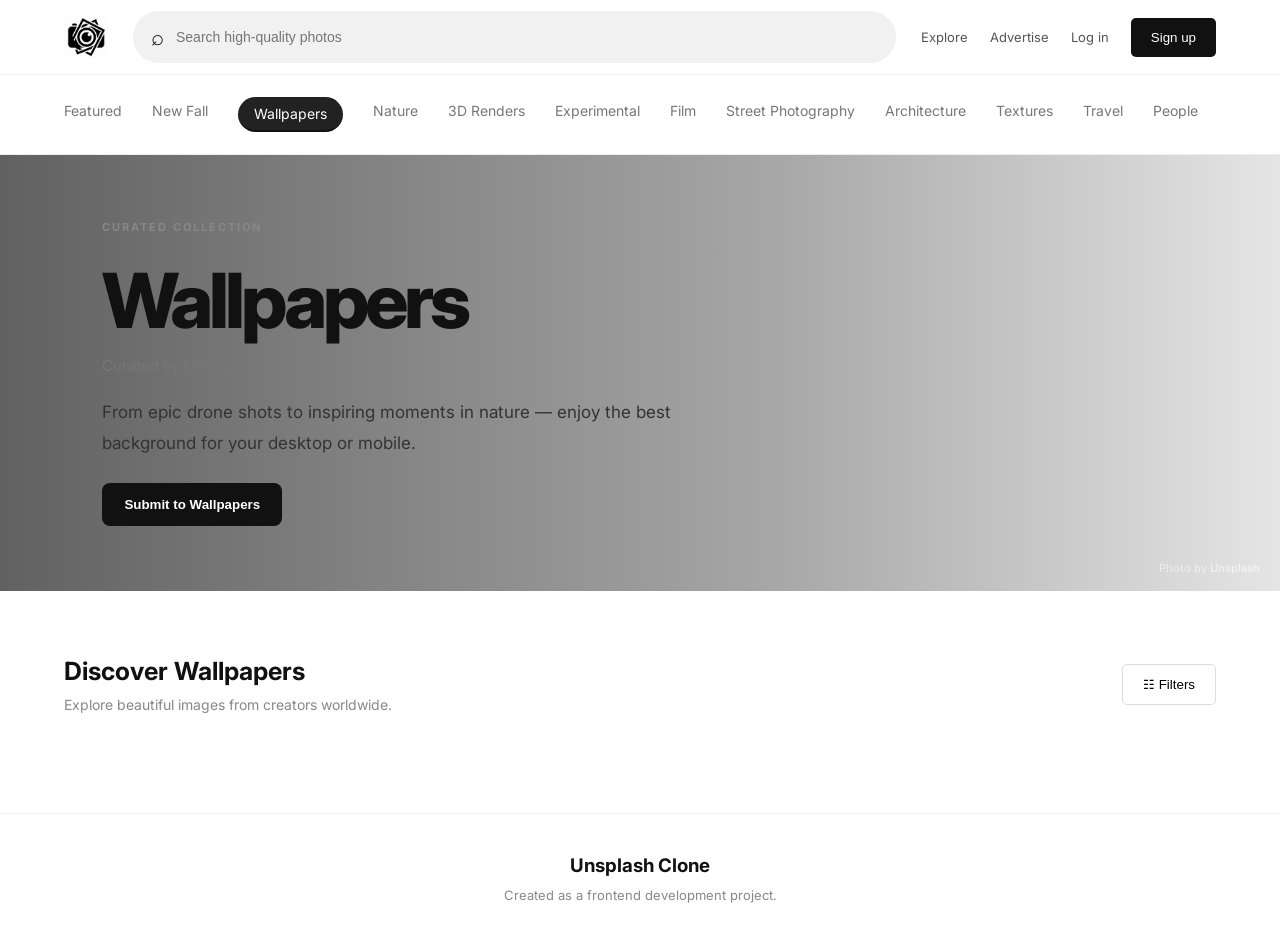
==== Frontend/index.html @ 03fe2b29 "Initial commit - Unsplash Clone" ====
<!DOCTYPE html>
<html lang="en">

<head>
    <meta charset="UTF-8">

    <meta name="viewport" content="width=device-width, initial-scale=1.0">

    <title>Wallpapers | Unsplash Clone</title>

    <link rel="stylesheet" href="style.css">

    <!-- Google Fonts -->
    <link rel="preconnect" href="https://fonts.googleapis.com">
    <link rel="preconnect" href="https://fonts.gstatic.com" crossorigin>

    <link href="https://fonts.googleapis.com/css2?family=Inter:wght@400;500;600;700;800&display=swap" rel="stylesheet">

</head>

<body>

    <!-- STICKY HEADER CONTAINER -->

    <div class="sticky-header">

        <!-- NAVBAR -->

        <header class="navbar">

            <a class="logo" href="index.html">
                <img src="Gemini_Generated_Image_iv5ozciv5ozciv5o.png" alt="Unsplash Clone Logo">
            </a>

            <div class="search-box">

                <span>⌕</span>

                <input type="text" placeholder="Search high-quality photos">

            </div>

            <nav class="nav-links">

                <a href="index.html">Explore</a>
                <a href="advertise.html">Advertise</a>
                <a href="login.html">Log in</a>

                <button class="signup" onclick="window.location.href='signup.html'">
                    Sign up
                </button>

            </nav>

        </header>


        <!-- CATEGORY NAVIGATION -->

        <nav class="categories">

            <a href="#">Featured</a>
            <a href="#">New Fall</a>
            <a href="#" class="active">Wallpapers</a>
            <a href="#">Nature</a>
            <a href="#">3D Renders</a>
            <a href="#">Experimental</a>
            <a href="#">Film</a>
            <a href="#">Street Photography</a>
            <a href="#">Architecture</a>
            <a href="#">Textures</a>
            <a href="#">Travel</a>
            <a href="#">People</a>

        </nav>

    </div>


    <!-- MAIN CONTENT -->

    <main>

        <!-- HERO SECTION -->

        <section class="hero">

            <!-- 🖼️ SLIDESHOW BACKGROUND -->
            <div class="hero-slideshow" id="heroSlideshow">
                <div class="hero-slide" id="slide0"></div>
                <div class="hero-slide" id="slide1"></div>
                <div class="hero-slide" id="slide2"></div>
                <div class="hero-slide" id="slide3"></div>
                <div class="hero-slide" id="slide4"></div>
            </div>
            <!-- DARK OVERLAY so text stays readable -->
            <div class="hero-overlay"></div>

            <div class="hero-content">

                <p class="tag">
                    CURATED COLLECTION
                </p>

                <h1 id="heroTitle">Wallpapers</h1>

                <p class="curated">
                    Curated by Unsplash
                </p>

                <p class="description" id="heroDescription">

                    From epic drone shots to inspiring moments
                    in nature — enjoy the best background for
                    your desktop or mobile.

                </p>

                <button class="submit-btn" id="heroSubmitBtn">
                    Submit to Wallpapers
                </button>

            </div>

            <!-- PHOTO CREDIT -->
            <div class="hero-photo-credit" id="heroPhotoCredit">
                Photo by <a id="heroCreditLink" href="#" target="_blank">Unsplash</a>
            </div>

        </section>


        <!-- GALLERY SECTION -->

        <section class="gallery-section">


            <!-- GALLERY HEADING -->

            <div class="gallery-heading">

                <div>

                    <h2>Discover Wallpapers</h2>

                    <p>
                        Explore beautiful images from creators worldwide.
                    </p>

                </div>

                <button class="filter-btn">
                    ☷ Filters
                </button>

            </div>


            <!-- IMAGE GALLERY -->

            <div class="gallery">

                <!-- 🦴 NO MORE HARDCODED CAVE PAINTINGS -->
                <!-- JavaScript will hunt fresh photos from Unsplash API -->

            </div>

            <!-- PHOTO CREDIT -->
            <div class="hero-photo-credit" id="heroPhotoCredit">
                Photo by <a id="heroCreditLink" href="#" target="_blank">Unsplash</a>
            </div>

        </section>

    </main>


    <!-- FOOTER -->

    <footer>

        <h3>Unsplash Clone</h3>

        <p>
            Created as a frontend development project.
        </p>

    </footer>


    <!-- 🦴 PHOTO DETAIL MODAL — THE BIG CAVE POPUP -->

    <div class="modal-overlay" id="photoModal">

        <div class="modal-content">

            <!-- MODAL TOP BAR -->
            <div class="modal-topbar">

                <div class="modal-author">
                    <img class="modal-avatar" id="modalAvatar" src="" alt="Author avatar">
                    <div>
                        <p class="modal-author-name" id="modalAuthorName"></p>
                        <p class="modal-author-sub" id="modalAuthorSub">For Unsplash</p>
                    </div>
                </div>

                <div class="modal-actions">
                    <button class="modal-btn" id="modalBookmark" title="Bookmark">
                        <svg width="16" height="16" viewBox="0 0 24 24" fill="none" stroke="currentColor"
                            stroke-width="2">
                            <path d="M19 21l-7-5-7 5V5a2 2 0 0 1 2-2h10a2 2 0 0 1 2 2z"></path>
                        </svg>
                    </button>
                    <button class="modal-btn" id="modalLike" title="Like">
                        <svg width="16" height="16" viewBox="0 0 24 24" fill="none" stroke="currentColor"
                            stroke-width="2">
                            <path
                                d="M20.84 4.61a5.5 5.5 0 0 0-7.78 0L12 5.67l-1.06-1.06a5.5 5.5 0 0 0-7.78 7.78l1.06 1.06L12 21.23l7.78-7.78 1.06-1.06a5.5 5.5 0 0 0 0-7.78z">
                            </path>
                        </svg>
                    </button>
                    <button class="modal-download-btn" id="modalDownloadBtn">
                        <svg width="14" height="14" viewBox="0 0 24 24" fill="none" stroke="currentColor"
                            stroke-width="2.5">
                            <path d="M21 15v4a2 2 0 0 1-2 2H5a2 2 0 0 1-2-2v-4"></path>
                            <polyline points="7 10 12 15 17 10"></polyline>
                            <line x1="12" y1="15" x2="12" y2="3"></line>
                        </svg>
                        Download
                    </button>
                    <button class="modal-close" id="modalClose">&times;</button>
                </div>

            </div>

            <!-- MODAL IMAGE -->
            <div class="modal-image-wrapper">
                <img class="modal-image" id="modalImage" src="" alt="">
            </div>

            <!-- MODAL DETAILS SECTION -->
            <div class="modal-details">

                <div class="modal-details-left">

                    <div class="modal-featured">
                        <p class="modal-featured-label">Featured in</p>
                        <p class="modal-featured-value" id="modalFeatured">Wallpapers</p>
                    </div>

                    <div class="modal-meta">
                        <p id="modalDate">
                            <svg width="14" height="14" viewBox="0 0 24 24" fill="none" stroke="currentColor"
                                stroke-width="2">
                                <rect x="3" y="4" width="18" height="18" rx="2" ry="2"></rect>
                                <line x1="16" y1="2" x2="16" y2="6"></line>
                                <line x1="8" y1="2" x2="8" y2="6"></line>
                                <line x1="3" y1="10" x2="21" y2="10"></line>
                            </svg>
                            <span></span>
                        </p>
                        <p id="modalCamera">
                            <svg width="14" height="14" viewBox="0 0 24 24" fill="none" stroke="currentColor"
                                stroke-width="2">
                                <path
                                    d="M23 19a2 2 0 0 1-2 2H3a2 2 0 0 1-2-2V8a2 2 0 0 1 2-2h4l2-3h6l2 3h4a2 2 0 0 1 2 2z">
                                </path>
                                <circle cx="12" cy="13" r="4"></circle>
                            </svg>
                            <span></span>
                        </p>
                        <p id="modalLicense">
                            <svg width="14" height="14" viewBox="0 0 24 24" fill="none" stroke="currentColor"
                                stroke-width="2">
                                <path d="M12 22s8-4 8-10V5l-8-3-8 3v7c0 6 8 10 8 10z"></path>
                            </svg>
                            <span>Licensed under the Unsplash+ License</span>
                        </p>
                    </div>

                </div>

                <div class="modal-details-right">
                    <button class="modal-share-btn">
                        <svg width="14" height="14" viewBox="0 0 24 24" fill="none" stroke="currentColor"
                            stroke-width="2">
                            <circle cx="18" cy="5" r="3"></circle>
                            <circle cx="6" cy="12" r="3"></circle>
                            <circle cx="18" cy="19" r="3"></circle>
                            <line x1="8.59" y1="13.51" x2="15.42" y2="17.49"></line>
                            <line x1="15.41" y1="6.51" x2="8.59" y2="10.49"></line>
                        </svg>
                        Share
                    </button>
                    <button class="modal-more-btn">•••</button>
                </div>

            </div>

            <!-- TAGS -->
            <div class="modal-tags" id="modalTags">
                <!-- Tags filled by JS -->
            </div>

            <!-- RELATED IMAGES -->
            <div class="modal-related">
                <h3>Related Images</h3>
                <div class="modal-related-grid" id="modalRelated">
                    <!-- Related photos filled by JS -->
                </div>
            </div>

        </div>

    </div>

    <script src="config.js"></script>
    <script src="script.js"></script>
</body>

</html>
---- Frontend/style.css ----
/* GENERAL RESET */

* {
    margin: 0;
    padding: 0;
    box-sizing: border-box;
}

body {
    font-family: 'Inter', sans-serif;
    color: #111;
    background: #fff;
}


/* STICKY HEADER */

.sticky-header {
    position: sticky;
    top: 0;
    z-index: 1000;
    background-color: white;
}


/* NAVBAR */

.navbar {
    height: 75px;
    padding: 0 5%;

    display: flex;
    align-items: center;
    justify-content: space-between;

    gap: 25px;
    border-bottom: 1px solid #eee;
    background: white;
}

.logo {
    display: flex;
    align-items: center;
    flex-shrink: 0;
    text-decoration: none;
    cursor: pointer;
}

.logo img {
    height: 44px;
    width: 44px;
    object-fit: contain;
    display: block;
}

.search-box {
    display: flex;
    align-items: center;

    background: #f1f1f1;
    padding: 13px 18px;
    border-radius: 30px;

    flex: 1;
}

.search-box span {
    font-size: 22px;
    margin-right: 12px;
}

.search-box input {
    border: none;
    outline: none;
    background: transparent;

    width: 100%;
    font-size: 14px;
}

.nav-links {
    display: flex;
    align-items: center;
    gap: 22px;
}

.nav-links a {
    color: #555;
    text-decoration: none;
    font-size: 13px;
    white-space: nowrap;
}

.signup {
    background: #111;
    color: white;

    border: none;
    padding: 12px 20px;
    border-radius: 5px;

    cursor: pointer;
    white-space: nowrap;
}

.signup:hover {
    background: #444;
}


/* CATEGORY NAVIGATION */

.categories {
    display: flex;
    align-items: center;

    gap: 30px;
    padding: 22px 5%;

    overflow-x: auto;
    white-space: nowrap;

    border-bottom: 1px solid #eee;
    background: white;
}

.categories a {
    text-decoration: none;
    color: #777;

    font-size: 14px;
    padding-bottom: 8px;
    flex-shrink: 0;
}

.categories a:hover,
.categories .active {
    color: #111;
    border-bottom: 2px solid #111;
}


/* HERO SECTION */

.hero {
    min-height: 350px;
    position: relative;
    overflow: hidden;

    display: flex;
    align-items: center;

    padding: 65px 8%;
}

/* SLIDESHOW BACKGROUND */

.hero-slideshow {
    position: absolute;
    inset: 0;
    z-index: 0;
}

.hero-slide {
    position: absolute;
    inset: 0;
    background-size: cover;
    background-position: center;
    opacity: 0;
    transition: opacity 1.4s ease-in-out;
}

.hero-slide.active {
    opacity: 1;
}

/* DARK OVERLAY — keeps text readable */

.hero-overlay {
    position: absolute;
    inset: 0;
    z-index: 1;
    background: linear-gradient(
        to right,
        rgba(0, 0, 0, 0.62) 0%,
        rgba(0, 0, 0, 0.35) 60%,
        rgba(0, 0, 0, 0.1) 100%
    );
}

.hero-content {
    position: relative;
    z-index: 2;
    max-width: 650px;
}

/* Text goes light when slideshow is active */

.hero.has-bg .tag          { color: rgba(255,255,255,0.75); }
.hero.has-bg h1            { color: #fff; }
.hero.has-bg .curated      { color: rgba(255,255,255,0.7); }
.hero.has-bg .description  { color: rgba(255,255,255,0.85); }

/* PHOTO CREDIT bottom-right */

.hero-photo-credit {
    position: absolute;
    bottom: 16px;
    right: 20px;
    z-index: 2;
    font-size: 11px;
    color: rgba(255,255,255,0.55);
    transition: color 0.3s;
}

.hero-photo-credit a {
    color: rgba(255,255,255,0.75);
    text-decoration: none;
}

.hero-photo-credit a:hover { color: #fff; }

.tag {
    font-size: 11px;
    font-weight: 700;
    letter-spacing: 2px;

    color: #888;
    margin-bottom: 20px;
}

.hero h1 {
    font-size: clamp(48px, 7vw, 76px);
    font-weight: 800;

    letter-spacing: -4px;
    margin-bottom: 10px;
}

.curated {
    color: #777;
    font-size: 15px;
    margin-bottom: 22px;
}

.description {
    color: #333;
    line-height: 1.8;
    font-size: 17px;

    max-width: 650px;
}

.submit-btn {
    background: #111;
    color: white;

    padding: 14px 22px;
    border: none;
    border-radius: 8px;

    margin-top: 25px;
    cursor: pointer;
    font-weight: 600;
}

.submit-btn:hover {
    background: #444;
}


/* GALLERY SECTION */

.gallery-section {
    padding: 65px 5%;
}

.gallery-heading {
    display: flex;
    justify-content: space-between;
    align-items: center;

    margin-bottom: 35px;
}

.gallery-heading h2 {
    font-size: 25px;
    margin-bottom: 10px;
}

.gallery-heading p {
    color: #888;
    font-size: 14px;
}

.filter-btn {
    background: white;
    border: 1px solid #ddd;

    padding: 12px 20px;
    border-radius: 5px;

    cursor: pointer;
}


/* MASONRY GALLERY */

.gallery {
    display: grid;
    grid-template-columns: repeat(3, 1fr);

    gap: 20px;
    align-items: start;
}

.gallery-column {
    display: flex;
    flex-direction: column;
    gap: 20px;
}


/* PHOTO CARDS */

.photo-card {
    position: relative;
    overflow: hidden;

    cursor: pointer;
    border-radius: 3px;
    background: #eee;
}

.photo-card img {
    width: 100%;
    height: auto;
    display: block;

    transition: transform 0.4s ease;
}

.photo-card:hover img {
    transform: scale(1.05);
}


/* IMAGE HOVER DETAILS */

.photo-info {
    position: absolute;

    bottom: 0;
    left: 0;
    right: 0;

    padding: 35px 18px 18px;

    color: white;

    display: flex;
    align-items: center;
    justify-content: space-between;

    opacity: 0;
    transition: opacity 0.3s ease;

    background: linear-gradient(transparent,
            rgba(0, 0, 0, 0.7));
}

.photo-card:hover .photo-info {
    opacity: 1;
}

.photo-info span {
    font-size: 14px;
    font-weight: 600;
}

.photo-info button {
    border: none;

    padding: 9px 13px;
    border-radius: 4px;

    cursor: pointer;
}


/* FOOTER */

footer {
    text-align: center;
    padding: 40px 20px;

    border-top: 1px solid #eee;
}

footer p {
    margin-top: 10px;

    color: #888;
    font-size: 13px;
}


/* RESPONSIVE DESIGN */

@media (max-width: 900px) {

    .gallery {
        grid-template-columns: repeat(2, 1fr);
    }

    .nav-links {
        gap: 10px;
    }

    .navbar {
        padding: 0 20px;
    }

}

@media (max-width: 600px) {

    .navbar {
        padding: 15px;
        height: auto;
        flex-wrap: wrap;
    }

    .search-box {
        order: 3;
        max-width: none;
        flex-basis: 100%;
    }

    .nav-links a {
        display: none;
    }

    .categories {
        padding: 18px;
        gap: 22px;
    }

    .hero {
        padding: 55px 25px;
    }

    .hero h1 {
        letter-spacing: -2px;
    }

    .gallery-section {
        padding: 40px 15px;
    }

    .gallery {
        grid-template-columns: 1fr;
    }

    .gallery-heading {
        gap: 15px;
    }

}

.categories a.active,
.categories button.active {
    color: #ffffff;
    background-color: #222222;
    border-radius: 20px;
    padding: 8px 16px;
}

.no-results {
    text-align: center;
    font-size: 18px;
    padding: 40px;
    color: #777;
}


/* ============================================
   🦴 PHOTO DETAIL MODAL — THE BIG CAVE POPUP
   ============================================ */

/* OVERLAY — dark background behind popup */

.modal-overlay {
    display: none;
    position: fixed;
    inset: 0;
    z-index: 9999;
    background: rgba(0, 0, 0, 0.65);
    overflow-y: auto;
    padding: 30px 20px;
    justify-content: center;
}

.modal-overlay.active {
    display: flex;
}

/* MODAL BOX */

.modal-content {
    position: relative;
    background: #fff;
    border-radius: 12px;
    max-width: 940px;
    width: 100%;
    margin: auto;
    overflow: hidden;
    animation: modalSlideUp 0.3s ease;
}

@keyframes modalSlideUp {
    from {
        opacity: 0;
        transform: translateY(40px);
    }

    to {
        opacity: 1;
        transform: translateY(0);
    }
}

/* CLOSE BUTTON — sits inside action bar */

.modal-close {
    background: none;
    border: 1px solid #ddd;
    font-size: 22px;
    color: #666;
    cursor: pointer;
    width: 38px;
    height: 38px;
    display: flex;
    align-items: center;
    justify-content: center;
    border-radius: 6px;
    transition: background 0.2s, color 0.2s, border-color 0.2s;
    flex-shrink: 0;
    line-height: 1;
}

.modal-close:hover {
    background: #f1f1f1;
    border-color: #111;
    color: #111;
}

/* TOP BAR — author + actions */

.modal-topbar {
    display: flex;
    align-items: center;
    justify-content: space-between;
    padding: 16px 24px;
    border-bottom: 1px solid #eee;
}

.modal-author {
    display: flex;
    align-items: center;
    gap: 12px;
}

.modal-avatar {
    width: 36px;
    height: 36px;
    border-radius: 50%;
    object-fit: cover;
    background: #ddd;
}

.modal-author-name {
    font-size: 14px;
    font-weight: 600;
    color: #111;
}

.modal-author-sub {
    font-size: 12px;
    color: #888;
}

.modal-actions {
    display: flex;
    align-items: center;
    gap: 8px;
}

.modal-btn {
    background: #fff;
    border: 1px solid #ddd;
    border-radius: 6px;
    padding: 8px 10px;
    cursor: pointer;
    display: flex;
    align-items: center;
    justify-content: center;
    color: #666;
    transition: border-color 0.2s, color 0.2s;
}

.modal-btn:hover {
    border-color: #111;
    color: #111;
}

.modal-download-btn {
    display: flex;
    align-items: center;
    gap: 6px;
    background: #111;
    color: #fff;
    text-decoration: none;
    padding: 9px 16px;
    border-radius: 6px;
    font-size: 13px;
    font-weight: 600;
    border: none;
    cursor: pointer;
    transition: background 0.2s;
}

.modal-download-btn:hover {
    background: #333;
}

/* MODAL IMAGE */

.modal-image-wrapper {
    background: #f5f5f5;
    display: flex;
    justify-content: center;
    align-items: center;
    min-height: 200px;
    max-height: 600px;
    overflow: hidden;
}

.modal-image {
    max-width: 100%;
    max-height: 600px;
    display: block;
    object-fit: contain;
}

/* DETAILS SECTION — below the image */

.modal-details {
    display: flex;
    justify-content: space-between;
    align-items: flex-start;
    padding: 24px 28px;
    border-top: 1px solid #eee;
    gap: 20px;
}

.modal-details-left {
    flex: 1;
}

.modal-featured {
    margin-bottom: 18px;
}

.modal-featured-label {
    font-size: 12px;
    color: #888;
}

.modal-featured-value {
    font-size: 15px;
    font-weight: 700;
    color: #111;
}

.modal-meta p {
    display: flex;
    align-items: center;
    gap: 8px;
    font-size: 13px;
    color: #555;
    margin-bottom: 6px;
}

.modal-meta svg {
    flex-shrink: 0;
    color: #888;
}

.modal-details-right {
    display: flex;
    align-items: center;
    gap: 8px;
}

.modal-share-btn {
    display: flex;
    align-items: center;
    gap: 6px;
    background: #fff;
    border: 1px solid #ddd;
    border-radius: 6px;
    padding: 8px 14px;
    font-size: 13px;
    cursor: pointer;
    color: #555;
    transition: border-color 0.2s;
}

.modal-share-btn:hover {
    border-color: #111;
    color: #111;
}

.modal-more-btn {
    background: #fff;
    border: 1px solid #ddd;
    border-radius: 6px;
    padding: 8px 12px;
    font-size: 14px;
    cursor: pointer;
    color: #555;
    letter-spacing: 1px;
    transition: border-color 0.2s;
}

.modal-more-btn:hover {
    border-color: #111;
    color: #111;
}

/* TAGS */

.modal-tags {
    display: flex;
    flex-wrap: wrap;
    gap: 8px;
    padding: 0 28px 24px;
}

.modal-tag {
    background: #f1f1f1;
    color: #555;
    padding: 6px 14px;
    border-radius: 4px;
    font-size: 13px;
    cursor: pointer;
    border: none;
    transition: background 0.2s;
}

.modal-tag:hover {
    background: #e0e0e0;
    color: #111;
}

/* RELATED IMAGES */

.modal-related {
    padding: 0 28px 32px;
}

.modal-related h3 {
    font-size: 20px;
    font-weight: 700;
    margin-bottom: 18px;
    color: #111;
}

.modal-related-grid {
    display: grid;
    grid-template-columns: repeat(3, 1fr);
    gap: 16px;
}

.modal-related-card {
    position: relative;
    border-radius: 6px;
    overflow: hidden;
    cursor: pointer;
    background: #eee;
    aspect-ratio: 4 / 3;
}

.modal-related-card img {
    width: 100%;
    height: 100%;
    object-fit: cover;
    display: block;
    transition: transform 0.3s ease;
}

.modal-related-card:hover img {
    transform: scale(1.05);
}

.modal-related-card .related-overlay {
    position: absolute;
    inset: 0;
    background: linear-gradient(transparent 50%, rgba(0, 0, 0, 0.6));
    opacity: 0;
    transition: opacity 0.3s;
    display: flex;
    align-items: flex-end;
    padding: 14px;
}

.modal-related-card:hover .related-overlay {
    opacity: 1;
}

.related-overlay .related-author {
    display: flex;
    align-items: center;
    gap: 8px;
}

.related-overlay .related-author img {
    width: 28px;
    height: 28px;
    border-radius: 50%;
    object-fit: cover;
}

.related-overlay .related-author span {
    color: #fff;
    font-size: 13px;
    font-weight: 500;
}

/* MODAL LOADING STATE */

.modal-loading {
    display: flex;
    justify-content: center;
    align-items: center;
    padding: 60px;
    color: #888;
    font-size: 15px;
}

/* RESPONSIVE MODAL */

@media (max-width: 768px) {

    .modal-overlay {
        padding: 10px;
    }

    .modal-topbar {
        flex-direction: column;
        gap: 12px;
        align-items: flex-start;
    }

    .modal-details {
        flex-direction: column;
        padding: 20px;
    }

    .modal-related-grid {
        grid-template-columns: repeat(2, 1fr);
    }

    .modal-tags {
        padding: 0 20px 20px;
    }

    .modal-related {
        padding: 0 20px 24px;
    }
}

@media (max-width: 480px) {
    .modal-related-grid {
        grid-template-columns: 1fr;
    }
}
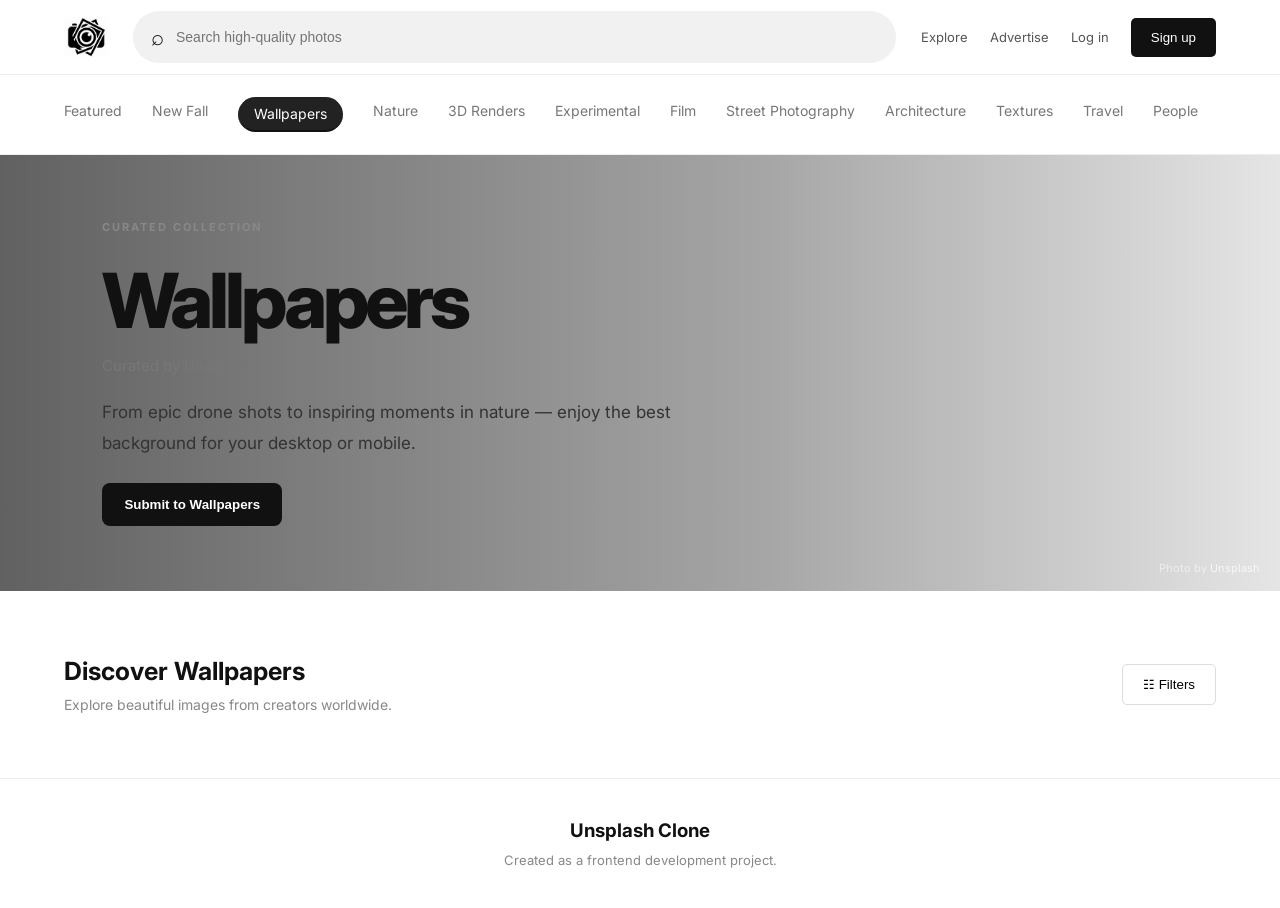
==== commit 1ced2e78: "Update Unsplash Clone and add README" ====
--- a/Frontend/index.html
+++ b/Frontend/index.html
@@ -6,7 +6,9 @@
 
     <meta name="viewport" content="width=device-width, initial-scale=1.0">
 
-    <title>Wallpapers | Unsplash Clone</title>
+    <title>Stumble</title>
+
+    <link rel="icon" type="image/png" href="Gemini_Generated_Image_iv5ozciv5ozciv5o.png">
 
     <link rel="stylesheet" href="style.css">
 
@@ -163,11 +165,6 @@
                 <!-- 🦴 NO MORE HARDCODED CAVE PAINTINGS -->
                 <!-- JavaScript will hunt fresh photos from Unsplash API -->
 
-            </div>
-
-            <!-- PHOTO CREDIT -->
-            <div class="hero-photo-credit" id="heroPhotoCredit">
-                Photo by <a id="heroCreditLink" href="#" target="_blank">Unsplash</a>
             </div>
 
         </section>
--- a/Frontend/style.css
+++ b/Frontend/style.css
@@ -272,7 +272,7 @@
 /* GALLERY SECTION */
 
 .gallery-section {
-    padding: 65px 5%;
+    padding: 65px 5% 30px;
 }
 
 .gallery-heading {
@@ -318,6 +318,7 @@
     display: flex;
     flex-direction: column;
     gap: 20px;
+    min-height: 0;
 }
 
 
@@ -455,7 +456,7 @@
     }
 
     .gallery-section {
-        padding: 40px 15px;
+        padding: 40px 15px 20px;
     }
 
     .gallery {
@@ -496,7 +497,7 @@
     inset: 0;
     z-index: 9999;
     background: rgba(0, 0, 0, 0.65);
-    overflow-y: auto;
+    overflow: hidden;
     padding: 30px 20px;
     justify-content: center;
 }
@@ -514,7 +515,8 @@
     max-width: 940px;
     width: 100%;
     margin: auto;
-    overflow: hidden;
+    overflow-y: auto;
+    max-height: calc(100vh - 60px);
     animation: modalSlideUp 0.3s ease;
 }
 
@@ -555,7 +557,7 @@
     color: #111;
 }
 
-/* TOP BAR — author + actions */
+/* TOP BAR — author + actions (STICKY) */
 
 .modal-topbar {
     display: flex;
@@ -563,6 +565,10 @@
     justify-content: space-between;
     padding: 16px 24px;
     border-bottom: 1px solid #eee;
+    position: sticky;
+    top: 0;
+    background: #fff;
+    z-index: 10;
 }
 
 .modal-author {
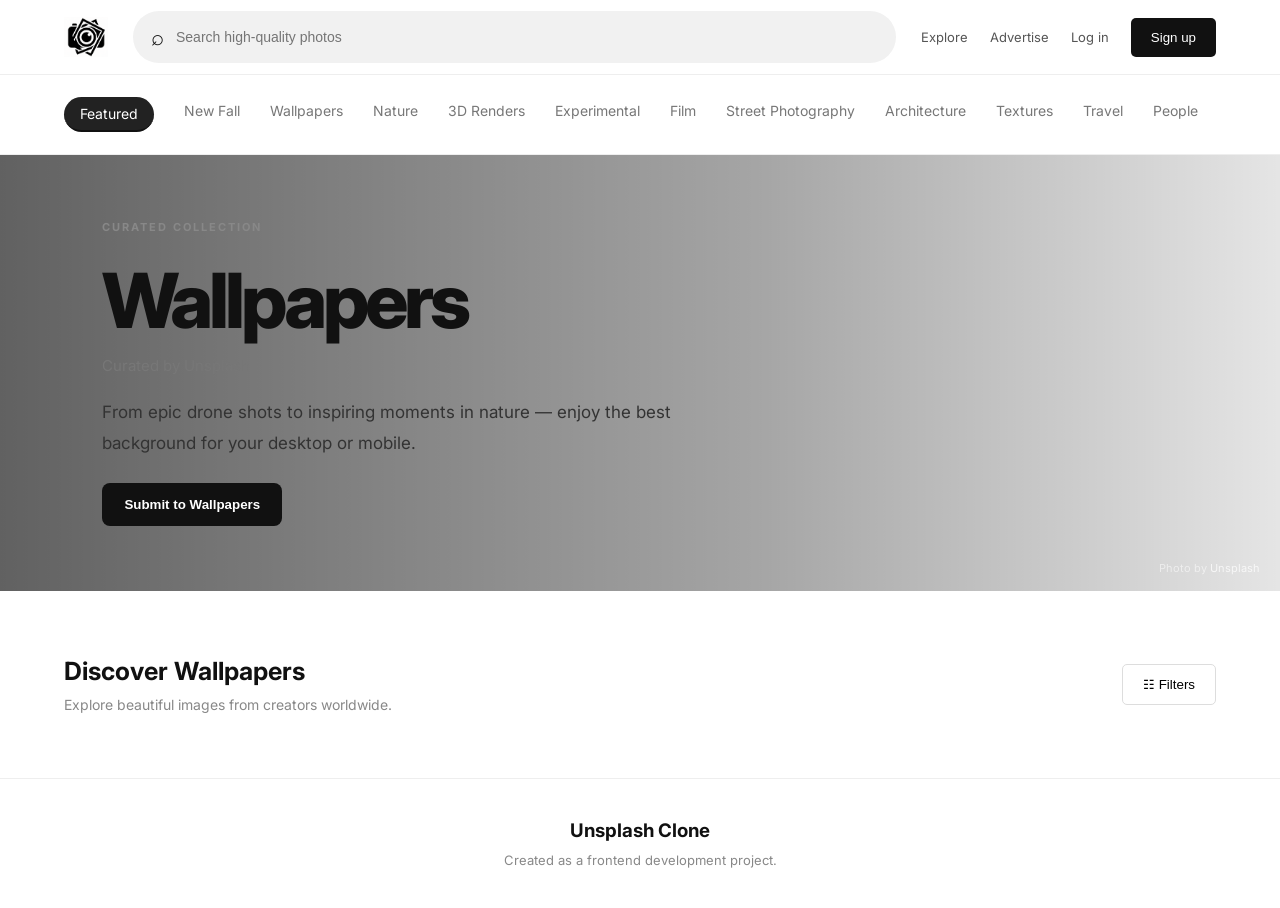
==== commit a10d4467: "Updated search functionality" ====
--- a/Frontend/index.html
+++ b/Frontend/index.html
@@ -61,9 +61,9 @@
 
         <nav class="categories">
 
-            <a href="#">Featured</a>
+            <a href="#" class="active">Featured</a>
             <a href="#">New Fall</a>
-            <a href="#" class="active">Wallpapers</a>
+            <a href="#">Wallpapers</a>
             <a href="#">Nature</a>
             <a href="#">3D Renders</a>
             <a href="#">Experimental</a>
